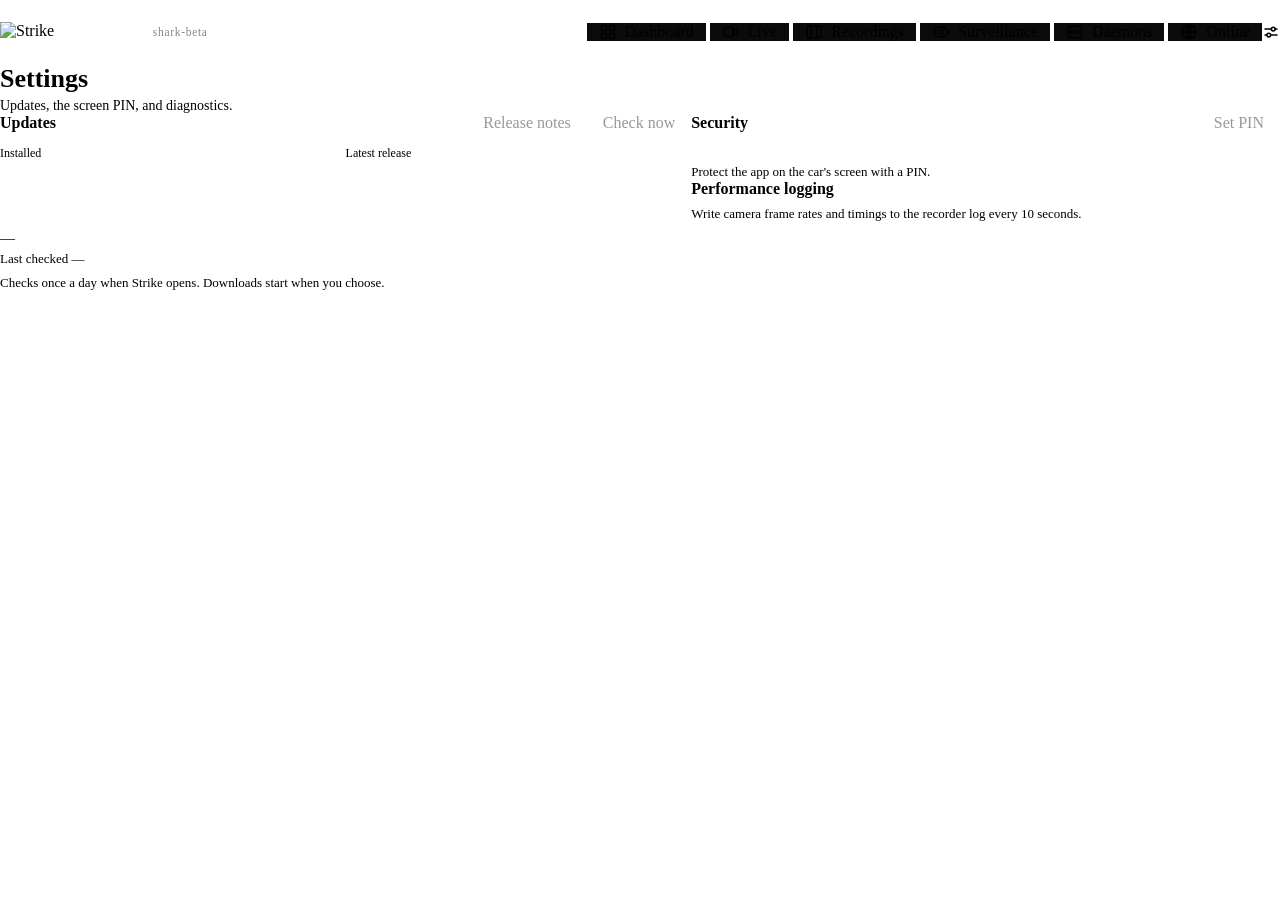
==== app/src/main/assets/web/settings.html @ ce9c242c "strip older models, perf improvements" ====
<!DOCTYPE html>
<html lang="en">
<head>
    <meta charset="utf-8">
    <meta name="viewport" content="width=device-width, initial-scale=1, viewport-fit=cover">
    <title>Settings &middot; Strike</title>
    <link rel="icon" type="image/png" sizes="192x192" href="/favicon.png">
    <link rel="apple-touch-icon" href="/favicon.png">
    <style>html,body,button,a,input{background:#0b0b0d;color:#f2f2f5;border:0}button{-webkit-appearance:none;appearance:none}</style>
    <link rel="stylesheet" href="css/tokens.css">
    <link rel="stylesheet" href="css/strike.css">
</head>
<body>

    <header class="topbar">
        <div class="topbar__mark">
            <img class="topbar__brand" src="img/wordmark.webp" alt="Strike" width="144" height="20">
            <span class="topbar__edition">shark-beta</span>
        </div>
        <nav class="nav">
            <a class="nav__link" href="/">
                <svg viewBox="0 0 24 24" fill="none" stroke="currentColor" stroke-width="2" stroke-linecap="round" stroke-linejoin="round" aria-hidden="true"><rect x="3" y="3" width="7" height="7" rx="1.5"/><rect x="14" y="3" width="7" height="7" rx="1.5"/><rect x="3" y="14" width="7" height="7" rx="1.5"/><rect x="14" y="14" width="7" height="7" rx="1.5"/></svg>Dashboard
            </a>
            <a class="nav__link" href="/live">
                <svg viewBox="0 0 24 24" fill="none" stroke="currentColor" stroke-width="2" stroke-linecap="round" stroke-linejoin="round" aria-hidden="true"><rect x="2" y="6" width="13" height="12" rx="2"/><path d="M15 11l6-4v10l-6-4z"/></svg>Live
            </a>
            <a class="nav__link" href="/recordings">
                <svg viewBox="0 0 24 24" fill="none" stroke="currentColor" stroke-width="2" stroke-linecap="round" stroke-linejoin="round" aria-hidden="true"><rect x="3" y="4" width="18" height="16" rx="2"/><path d="M8 4v16M16 4v16"/></svg>Recordings
            </a>
            <a class="nav__link" href="/surveillance">
                <svg viewBox="0 0 24 24" fill="none" stroke="currentColor" stroke-width="2" stroke-linecap="round" stroke-linejoin="round" aria-hidden="true"><path d="M2 12s3.6-7 10-7 10 7 10 7-3.6 7-10 7-10-7-10-7z"/><circle cx="12" cy="12" r="3"/></svg>Surveillance
            </a>
            <a class="nav__link" href="/daemons">
                <svg viewBox="0 0 24 24" fill="none" stroke="currentColor" stroke-width="2" stroke-linecap="round" stroke-linejoin="round" aria-hidden="true"><rect x="3" y="4" width="18" height="7" rx="2"/><rect x="3" y="13" width="18" height="7" rx="2"/><path d="M7 7.5h.01M7 16.5h.01"/></svg>Daemons
            </a>
            <a class="nav__link" href="/online">
                <svg viewBox="0 0 24 24" fill="none" stroke="currentColor" stroke-width="2" stroke-linecap="round" stroke-linejoin="round" aria-hidden="true"><circle cx="12" cy="12" r="9"/><path d="M3 12h18M12 3a18 18 0 010 18 18 18 0 010-18z"/></svg>Online
            </a>
        </nav>
        <a class="nav__link nav__link--icon" href="/settings" aria-label="Settings" aria-current="page">
            <svg viewBox="0 0 24 24" fill="none" stroke="currentColor" stroke-width="2" stroke-linecap="round" stroke-linejoin="round" aria-hidden="true"><path d="M4 8h8.5M17.5 8H20M4 16h2.5M11.5 16H20"/><circle cx="15" cy="8" r="2.5"/><circle cx="9" cy="16" r="2.5"/></svg>
        </a>
    </header>

    <main class="page">
        <div class="hero">
            <h1 class="hero__title">Settings</h1>
            <p class="hero__sub">Updates, the screen PIN, and diagnostics.</p>
        </div>
        <div class="columns">
            <section class="card columns__wide" id="updates">
                <div class="card__actions">
                    <h2 class="card__name">Updates</h2>
                    <span class="card__tools">
                        <button class="btn" id="releaseNotesOpen" type="button" disabled>Release notes</button>
                        <button class="btn" id="updateCheck" type="button" disabled>Check now</button>
                        <button class="btn btn--primary" id="updateApply" type="button" hidden disabled>Download</button>
                    </span>
                </div>
                <div class="boxes">
                    <div class="box">
                        <span class="box__label">Installed</span>
                        <span class="box__value"><span id="updateCurrent"><span class="sk sk--value"></span></span></span>
                    </div>
                    <div class="box">
                        <span class="box__label">Latest release</span>
                        <span class="box__value"><span id="updateLatest"><span class="sk sk--value"></span></span></span>
                    </div>
                </div>
                <div class="updates__panel">
                    <p class="updates__status" id="updateMessage" role="status" aria-live="polite">&mdash;</p>
                    <p class="updates__checked">Last checked <span id="updateChecked">&mdash;</span></p>
                    <div class="updates__progress" id="updateProgress" hidden>
                        <span class="meter" role="progressbar" id="updateMeter" aria-label="APK download" aria-valuemin="0" aria-valuemax="100"><span class="meter__fill" id="updateFill"></span></span>
                        <span class="note" id="updateBytes"></span>
                    </div>
                </div>
                <p class="note">Checks once a day when Strike opens. Downloads start when you choose.</p>
            </section>
            <div class="columns__narrow">
                <section class="card" id="securityCard">
                    <div class="card__actions">
                        <div class="card__lead">
                            <h2 class="card__name">Security</h2>
                            <p class="card__sub" id="pinState"><span class="sk sk--line"></span></p>
                            <p class="note" id="securityNote">Protect the app on the car's screen with a PIN.</p>
                        </div>
                        <span class="card__tools">
                            <button class="btn" id="pinClear" type="button" hidden>Turn off</button>
                            <button class="btn" id="securityOpen" type="button" disabled>Set PIN</button>
                        </span>
                    </div>
                </section>
                <section class="card" id="diagnosticsCard">
                    <div class="card__actions">
                        <div class="card__lead">
                            <h2 class="card__name" id="perfLogsLabel">Performance logging</h2>
                            <p class="note">Write camera frame rates and timings to the recorder log every 10 seconds.</p>
                        </div>
                        <span class="card__tools">
                            <button class="switch" id="perfLogs" type="button" aria-pressed="false" aria-labelledby="perfLogsLabel" disabled><span class="switch__knob"></span></button>
                        </span>
                    </div>
                </section>
            </div>
        </div>
    </main>

    <div class="modal" id="releaseNotes" hidden>
        <section class="modal__panel" role="dialog" aria-modal="true" aria-labelledby="releaseNotesTitle">
            <div class="modal__head">
                <span class="modal__title" id="releaseNotesTitle">Release notes</span>
                <button class="btn" id="releaseNotesClose" type="button">Close</button>
            </div>
            <div class="modal__body"><p class="release-notes" id="updateNotes"></p></div>
        </section>
    </div>

    <div class="modal" id="security" hidden>
        <div class="modal__panel modal__panel--narrow">
            <div class="modal__head">
                <span class="modal__title" id="securityTitle">Set PIN</span>
                <button class="btn" id="securityClose" type="button">Close</button>
            </div>
            <div class="modal__body">
                <div class="entry">
                    <p class="entry__sub" id="securitySub">Enter a new PIN.</p>
                    <div id="securityPad"></div>
                </div>
            </div>
        </div>
    </div>

    <script src="js/session.js"></script>
    <script src="js/core.js"></script>
    <script src="js/toast.js"></script>
    <script src="js/keypad.js"></script>
    <script src="js/security.js"></script>
    <script src="js/release-notes.js"></script>
    <script src="js/updates.js"></script>
    <script src="js/diagnostics.js"></script>
</body>
</html>
---- app/src/main/assets/web/css/strike.css ----
*, *::before, *::after {
    box-sizing: border-box;
    -webkit-tap-highlight-color: transparent;
}

button {
    -webkit-appearance: none;
    appearance: none;
}

/* Keep :focus-visible separate: Chrome 58 rejects selectors it does not recognize. */
*:focus {
    outline: none;
}

*:focus-visible {
    outline: none;
}

html, body {
    margin: 0;
    height: 100%;
    background: var(--bg);
    color: var(--text);
    font-family: var(--font);
    -webkit-tap-highlight-color: transparent;
}

body {
    display: flex;
    flex-direction: column;
}

.topbar {
    display: flex;
    align-items: center;
    height: 64px;
    padding: 0 var(--pad);
    border-bottom: 1px solid var(--line);
}

.topbar > * + * {
    margin-left: var(--gap);
}

.topbar__brand {
    display: block;
    flex: none;
}

.topbar__mark {
    display: flex;
    align-items: center;
    flex: none;
    gap: 0.55rem;
}

.topbar__edition {
    font-size: 0.72rem;
    font-weight: 500;
    letter-spacing: 0.06em;
    text-transform: lowercase;
    color: var(--text);
    opacity: 0.48;
    white-space: nowrap;
}

.online__panel {
    display: flex;
    align-items: center;
    justify-content: space-between;
    margin-top: var(--pad);
    padding: var(--gap) var(--pad);
    background: var(--surface-2);
    border: 1px solid var(--line);
    border-radius: var(--radius);
}

.online .card__actions {
    display: flex;
    align-items: flex-start;
}

.online .card__actions > .card__lead {
    flex: 1;
    min-width: 0;
    padding-right: 0;
}

.online .card__tools {
    position: static;
    flex: none;
    margin-left: var(--pad);
}

.online__services {
    display: flex;
    margin-top: var(--pad);
}

.online__services > * + * {
    margin-left: var(--gap);
}

.online__service {
    display: block;
    flex: 1;
    min-width: 0;
    min-height: var(--touch);
    padding: var(--gap);
    border: 1px solid var(--line);
    border-radius: var(--radius);
    background: var(--surface-2);
    color: var(--text);
    font: inherit;
    text-align: center;
    cursor: pointer;
}

.online__service[aria-pressed="true"] {
    border-color: var(--accent-text);
}

.online__service[disabled] {
    cursor: default;
}

/* Fixed band so the wide Cloudflare mark and the square ones share a baseline. */
.online__logo {
    display: block;
    height: 30px;
    margin-bottom: 10px;
    line-height: 30px;
}

.online__logo > img {
    vertical-align: middle;
}

.online__service-name {
    display: block;
    font-size: 15px;
    font-weight: 600;
}

.online__service-note {
    display: block;
    margin-top: 2px;
    color: var(--text-dim);
    font-size: 12px;
}

.online__service[aria-pressed="false"] > .online__logo,
.online__service[aria-pressed="false"] > .online__service-name {
    opacity: 0.55;
}

.online__panel-text {
    min-width: 0;
    margin-right: var(--pad);
}

.online__toggle {
    display: flex;
    align-items: center;
    justify-content: center;
    flex: none;
    width: var(--key);
    height: var(--touch);
}

.online__toggle > .sk {
    width: 100%;
    height: 100%;
    border-radius: calc(var(--touch) / 2);
}

.online__state {
    display: flex;
    align-items: flex-start;
    margin: 0;
    font-size: 15px;
}

.online__state > .dot {
    margin: calc(var(--gap) / 2) var(--gap) 0 0;
}

.online__when {
    margin: calc(var(--gap) / 3) 0 0;
    color: var(--text-dim);
    font-size: 13px;
}

.online__address {
    position: relative;
    display: flex;
    align-items: center;
    min-height: calc(var(--touch) + 2px);
    margin-top: var(--gap);
    padding-left: var(--pad);
    background: var(--surface-2);
    border: 1px solid var(--line);
    border-radius: var(--radius);
    overflow: hidden;
}

.online__address > .sk {
    position: absolute;
    top: 0;
    left: 0;
    width: 100%;
    height: 100%;
    border-radius: 0;
}

.online__address[data-loading="true"] > :not(.sk) {
    visibility: hidden;
}

.online__access-content {
    position: relative;
}

.online__access-content[data-manage="false"] > #accessManage {
    visibility: hidden;
}

.online__access-content > .note {
    position: absolute;
    top: 0;
    left: 0;
    right: 0;
    bottom: 0;
    display: flex;
    align-items: center;
    justify-content: center;
    margin: 0;
}

.online__access-content > .note[hidden] {
    display: none;
}

.online .online__address > .input {
    flex: 1;
    width: auto;
    min-width: 0;
    max-width: none;
    padding: 0;
    border: 0;
    background: transparent;
    color: var(--accent-text);
    font-family: var(--mono);
    font-size: 14px;
}

.online__address > .btn {
    flex: none;
    border: 0;
    border-left: 1px solid var(--line);
    border-radius: 0;
    background: transparent;
}

.online__retry {
    margin-top: var(--gap);
}

.online__form > .row > .input {
    width: calc(8 * var(--touch));
}

.online__form .seg__btn[disabled] {
    color: var(--text-dim);
}

.online__form .seg__btn[disabled][aria-pressed="true"] {
    color: var(--on-accent);
}

.online__buttons,
.modal__foot {
    display: flex;
    justify-content: flex-end;
    flex: none;
    padding: var(--pad);
    border-top: 1px solid var(--line);
}

.online__buttons > .btn,
.modal__foot > .btn {
    min-width: var(--key);
    white-space: nowrap;
}

.online__buttons > * + *,
.modal__foot > * + * {
    margin-left: var(--gap);
}

.online__copy {
    min-width: calc(2 * var(--touch));
}

.online__show {
    min-width: var(--key);
}

.online .btn[data-copied="true"] {
    border-color: var(--ok);
    background: var(--ok);
    color: var(--bg);
}

.online .btn[data-confirm="true"] {
    border-color: var(--bad);
    color: var(--bad);
}

.online a {
    color: var(--accent-text);
}

.access__form {
    width: 100%;
    max-width: calc(6 * var(--key));
    margin-top: var(--pad);
}

.access__form .btn {
    width: 100%;
    margin-top: var(--gap);
}

.access__label {
    display: block;
    margin-bottom: var(--gap);
}

.access__code {
    font-family: var(--mono);
}

.access__code[aria-invalid="true"] {
    border-color: var(--bad);
}

.access__message {
    min-height: calc(var(--gap) + var(--pad));
}

.access__message[data-error="true"] {
    color: var(--bad);
}

@media (max-width: 720px) {
    .online__form > .row > .input {
        width: 100%;
        max-width: none;
    }
}

.nav {
    display: flex;
    margin-left: auto;
}

.nav__link {
    display: flex;
    align-items: center;
    min-height: var(--touch);
    padding: 0 12px;
    border-radius: var(--radius);
    color: var(--text-dim);
    text-decoration: none;
}

.nav__link + .nav__link {
    margin-left: 4px;
}

.nav__link > svg {
    flex: none;
    width: 18px;
    height: 18px;
    margin-right: 8px;
}

.nav__link.nav__link--icon {
    flex: none;
    justify-content: center;
    width: var(--touch);
    padding: 0;
}

.nav__link--icon > svg {
    margin-right: 0;
}

.nav__link[aria-current="page"] {
    background: var(--surface-2);
    color: var(--accent-text);
}

main {
    flex: 1;
    min-height: 0;
    padding: var(--pad);
    overflow: auto;
}

.grid {
    display: grid;
    grid-gap: var(--gap);
}

.grid + .grid {
    margin-top: var(--gap);
}

.page {
    display: flex;
    flex-direction: column;
}

.page > .card + .columns {
    margin-top: var(--gap);
}

.columns {
    display: flex;
    align-items: flex-start;
    flex: none;
}

.columns__wide {
    flex: 1.08;
    min-width: 0;
}

.columns__narrow {
    display: flex;
    flex-direction: column;
    flex: 0.92;
    min-width: 0;
    margin-left: var(--gap);
}

.columns__narrow > .card + .card {
    margin-top: var(--gap);
}

.card__title {
    display: flex;
    align-items: baseline;
    margin-bottom: 14px;
}

.card__title > .card__name {
    margin: 0 12px 0 0;
}

.card__name {
    margin: 0 0 10px;
    font-size: 16px;
    font-weight: 600;
}

.card__sub {
    margin: 0;
    color: var(--text-dim);
    font-size: 13px;
    white-space: nowrap;
    overflow: hidden;
    text-overflow: ellipsis;
}

.card__figure {
    margin: 0;
    height: 32px;
    line-height: 32px;
    font-size: 24px;
    font-weight: 700;
}

.card__meter {
    margin-top: 12px;
}

.card__meter + .card__sub {
    margin-top: 8px;
}

.boxes {
    display: flex;
}

.box {
    position: relative;
    display: flex;
    flex-direction: column;
    flex: 1;
    min-width: 0;
    min-height: 84px;
    padding: 12px var(--pad);
    background: var(--surface-2);
    border: 1px solid var(--line);
    border-radius: var(--radius);
}

/* display:flex above beats the hidden attribute on its own. */
.box[hidden] {
    display: none;
}

.box + .box {
    margin-left: var(--gap);
}

.box__label {
    color: var(--text-dim);
    font-size: 12px;
}

.box__swatch {
    position: absolute;
    top: 12px;
    right: 12px;
    width: 10px;
    height: 10px;
    border-radius: 3px;
}

.box__swatch--ev {
    background: var(--ev);
}

.box__swatch--fuel {
    background: var(--fuel);
}

.box__value {
    display: block;
    margin-top: auto;
    height: 32px;
    line-height: 32px;
    font-size: 24px;
    font-weight: 700;
    white-space: nowrap;
}

.actions {
    display: flex;
    flex-wrap: wrap;
    margin: -6px;
}

.action {
    display: flex;
    align-items: center;
    flex: 1 0 40%;
    min-width: 0;
    min-height: 72px;
    margin: 6px;
    padding: 12px;
    background: var(--surface-2);
    border: 1px solid var(--line);
    border-radius: var(--radius);
    color: var(--text);
    text-decoration: none;
    font: inherit;
    text-align: left;
    cursor: pointer;
}

.action[hidden] {
    display: none;
}

.action > svg {
    flex: none;
    width: 24px;
    height: 24px;
    margin-right: 12px;
    color: var(--accent-text);
}

.action__text {
    display: flex;
    flex-direction: column;
    min-width: 0;
}

.action__name {
    font-size: 15px;
    font-weight: 600;
}

.action__sub {
    display: flex;
    align-items: center;
    margin-top: 2px;
    color: var(--text-dim);
    font-size: 12px;
}

.action__sub > .dot {
    margin-right: 8px;
}

[data-empty="true"] {
    color: var(--text-dim);
}

.empty {
    flex: none;
    padding: 52px 24px;
    background: var(--surface);
    border: 1px solid var(--line);
    border-radius: var(--radius);
    text-align: center;
}

.empty > svg {
    width: 38px;
    height: 38px;
    color: var(--text-dim);
}

.empty__head {
    margin: 14px 0 0;
    font-size: 17px;
}

.empty__note {
    margin: 6px 0 0;
    color: var(--text-dim);
    font-size: 14px;
}

.clips {
    flex: 1 0 auto;
}

.clips--wait {
    display: flex;
    align-items: center;
    justify-content: center;
}

.wait {
    display: flex;
    flex-direction: column;
    align-items: center;
}

.wait__copy {
    margin: var(--gap) 0 0;
    font-size: 17px;
}

.spin {
    width: 36px;
    height: 36px;
    border: 2px solid var(--line);
    border-top-color: var(--text);
    border-radius: 50%;
    -webkit-animation: spin 0.8s linear infinite;
    animation: spin 0.8s linear infinite;
}

@-webkit-keyframes spin {
    to { -webkit-transform: rotate(360deg); }
}

@keyframes spin {
    to { transform: rotate(360deg); }
}

.toolbar {
    display: flex;
    align-items: center;
    flex: none;
    margin-bottom: var(--gap);
}

.toolbar > * + * {
    margin-left: var(--gap);
}

.toolbar__grow {
    flex: 1;
    min-width: 0;
}

.seg--fill {
    flex: 1;
    width: 100%;
}

.seg--fill > .seg__btn {
    flex: 1;
    padding: 0;
}

.transport + .seg {
    margin-top: var(--gap);
}

.count {
    margin-left: auto;
    color: var(--text-dim);
    font-size: 14px;
    white-space: nowrap;
}

.input {
    width: 100%;
    min-height: var(--touch);
    padding: 0 12px;
    border: 1px solid var(--line);
    border-radius: var(--radius);
    background: var(--surface);
    color: var(--text);
    font: inherit;
    font-size: 15px;
}

.input[disabled] {
    color: var(--text-dim);
    opacity: 0.5;
}

.input::-webkit-input-placeholder {
    color: var(--text-dim);
}

.pick {
    position: relative;
    flex: none;
}

.pick__btn {
    display: flex;
    align-items: center;
    justify-content: space-between;
    min-width: 148px;
    min-height: var(--touch);
    padding: 0 12px 0 14px;
    border: 1px solid var(--line);
    border-radius: var(--radius);
    background: var(--surface-2);
    color: var(--text);
    font: inherit;
    font-size: 14px;
    font-weight: 600;
    cursor: pointer;
}

.pick__btn > svg {
    flex: none;
    width: 16px;
    height: 16px;
    margin-left: 10px;
    color: var(--text-dim);
    transition: transform var(--quick) var(--ease);
}

.pick__btn .sk--line {
    width: var(--key);
}

.pick__btn[aria-expanded="true"] > svg {
    transform: rotate(180deg);
}

.pick__menu {
    position: absolute;
    top: calc(100% + 6px);
    left: 0;
    min-width: 100%;
    max-height: 288px;
    padding: 4px;
    background: var(--elevated);
    border: 1px solid var(--line);
    border-radius: var(--radius);
    box-shadow: var(--shadow);
    overflow-y: auto;
    z-index: 20;
    animation: pick-in var(--quick) var(--ease);
}

.pick__menu[hidden] {
    display: none;
}

.pick__item {
    display: block;
    width: 100%;
    min-height: 44px;
    padding: 0 14px;
    border: 0;
    border-radius: 6px;
    background: transparent;
    color: var(--text-dim);
    font: inherit;
    font-size: 14px;
    font-weight: 600;
    text-align: left;
    white-space: nowrap;
    cursor: pointer;
}

.pick__item[aria-pressed="true"] {
    background: var(--surface-2);
    color: var(--accent-text);
}

@keyframes pick-in {
    from {
        opacity: 0;
        transform: translateY(-4px);
    }
}

.modal {
    position: fixed;
    top: 0;
    left: 0;
    right: 0;
    bottom: 0;
    display: flex;
    align-items: center;
    justify-content: center;
    padding: var(--pad);
    overflow: hidden;
    background: var(--scrim);
    z-index: 10;
}

.modal[hidden] {
    display: none;
}

.modal__panel {
    display: flex;
    flex-direction: column;
    width: 860px;
    max-width: 100%;
    max-height: 100%;
    background: var(--bg);
    border: 1px solid var(--line);
    border-radius: var(--radius);
}

.modal__panel--narrow {
    width: 420px;
}

.modal__head {
    display: flex;
    align-items: center;
    justify-content: space-between;
    flex: none;
    min-height: 64px;
    padding: 0 var(--pad);
    border-bottom: 1px solid var(--line);
}

.modal__panel--player > .modal__head {
    min-height: 0;
    padding: 18px var(--pad) 14px;
}

.modal__panel--player {
    width: 100%;
    max-width: 100%;
    max-height: 100%;
    overflow: hidden;
}

.modal__panel--player > .modal__body {
    display: flex;
    align-items: center;
    justify-content: center;
    padding: 0 var(--pad) var(--pad);
    overflow: hidden;
}

.modal__titles {
    display: flex;
    flex-direction: column;
    min-width: 0;
}

.modal__title {
    font-size: 17px;
    font-weight: 600;
}

.modal__sub {
    display: flex;
    align-items: center;
    flex-wrap: wrap;
    margin-top: 4px;
}

/* Trailing margins keep a wrapped line flush left instead of indented. */
.modal__sub > * {
    margin-right: 20px;
}

/* Keep Delete's width fixed across confirmation states to avoid moving the player. */
.modal__sub > .btn {
    min-height: 0;
    padding: 0;
}

.modal__body {
    flex: 1;
    min-height: 0;
    padding: var(--pad);
    overflow: auto;
}

.head {
    margin: 0 0 8px;
    color: var(--text-dim);
    font-size: 13px;
    font-weight: 400;
    text-transform: uppercase;
    letter-spacing: 0.04em;
}

.head--day {
    text-transform: none;
    letter-spacing: 0;
}

.head__when {
    display: block;
    color: var(--text);
    font-size: 17px;
    font-weight: 600;
}

.head__date {
    display: block;
    margin-top: 2px;
    color: var(--text-dim);
    font-size: 13px;
    font-weight: 400;
}

.list + .head,
.note + .head,
.usage + .head,
.daemons + .head {
    margin-top: var(--gap);
}

.note {
    margin: 8px 0 0;
    color: var(--text-dim);
    font-size: 13px;
}

.modal__tools {
    display: flex;
    align-items: center;
}

.modal__tools > .btn + .btn {
    margin-left: var(--gap);
}

.updates__panel {
    margin-top: var(--gap);
    padding: var(--gap) var(--pad);
    background: var(--surface-2);
    border: 1px solid var(--line);
    border-radius: var(--radius);
}

.updates__status {
    margin: 0;
    font-size: 15px;
}

.updates__status[data-error="true"] {
    color: var(--bad);
}

.updates__checked {
    margin: 4px 0 0;
    color: var(--text-dim);
    font-size: 13px;
}

.updates__progress {
    margin-top: var(--gap);
}

.updates__progress > .note {
    display: block;
}

.release-notes {
    margin: 0;
    white-space: pre-wrap;
    overflow-wrap: break-word;
    color: var(--text-dim);
    font-size: 14px;
    line-height: 1.6;
}

/* The cap lives here: .latest__picture's padding ratio resolves against it. */
.latest {
    display: block;
    max-width: calc(5 * var(--key));
    background: transparent;
    color: var(--text);
    text-decoration: none;
    border-radius: var(--radius);
}

.latest__picture {
    display: block;
    position: relative;
    height: 0;
    padding-bottom: 56.25%;
    overflow: hidden;
    background: var(--surface-2);
    border-radius: var(--radius);
}

.latest__picture[hidden] {
    display: none;
}

.latest__picture > * {
    position: absolute;
    top: 0;
    left: 0;
    width: 100%;
    height: 100%;
}

.latest__picture > img {
    object-fit: contain;
}

.latest__picture:not([data-loading]) > .sk {
    display: none;
}

.latest__empty {
    display: flex;
    align-items: center;
    justify-content: center;
    color: var(--text-dim);
}

.latest__empty[hidden] {
    display: none;
}

.latest__caption {
    display: block;
    margin-top: var(--gap);
    color: var(--text-dim);
    font-size: 14px;
}

.toasts {
    position: fixed;
    bottom: var(--pad);
    left: 50%;
    transform: translateX(-50%);
    z-index: 30;
    width: calc(100% - 2 * var(--pad));
    max-width: calc(6 * var(--key));
    pointer-events: none;
}

.toast {
    display: flex;
    align-items: center;
    padding-left: var(--pad);
    background: var(--elevated);
    border: 1px solid var(--line);
    border-radius: var(--radius);
    pointer-events: auto;
    animation: toast-in var(--motion) var(--ease);
}

.toast--out {
    animation: toast-out var(--motion) var(--ease);
}

.toast + .toast {
    margin-top: var(--gap);
}

@keyframes toast-in {
    from {
        opacity: 0;
        transform: translateY(10px);
    }
    to {
        opacity: 1;
        transform: translateY(0);
    }
}

@keyframes toast-out {
    from {
        opacity: 1;
        transform: translateY(0);
    }
    to {
        opacity: 0;
        transform: translateY(10px);
    }
}

.toast__text {
    flex: 1;
    min-width: 0;
    margin: var(--gap);
    overflow-wrap: break-word;
    font-size: 14px;
}

.toast__close {
    flex: none;
    min-width: var(--touch);
}

.entry {
    display: flex;
    flex-direction: column;
    align-items: center;
}

.entry__sub {
    min-height: 24px;
    margin: 0;
    color: var(--text-dim);
    font-size: 15px;
    text-align: center;
}

.lock {
    flex: 1 0 auto;
    min-height: 100%;
    display: flex;
    flex-direction: column;
    align-items: center;
    justify-content: center;
    padding: var(--pad);
}

.lock__brand {
    display: block;
    flex: none;
}

.lock__title {
    margin: calc(var(--pad) + var(--gap)) 0 0;
    font-size: 24px;
    font-weight: 700;
}

.lock__sub {
    min-height: 24px;
    margin: 8px 0 0;
    color: var(--text-dim);
    font-size: 15px;
    text-align: center;
}

.lock__help {
    margin-top: var(--gap);
}

.lock__help:focus {
    text-decoration: underline;
}

.lock__command {
    display: block;
    margin: var(--gap) 0;
    padding: var(--pad);
    border: 1px solid var(--line);
    border-radius: var(--radius);
    background: var(--surface);
    color: var(--text);
    font: 13px/1.5 var(--mono);
    white-space: pre-wrap;
    overflow-wrap: break-word;
    -webkit-user-select: text;
    user-select: text;
}

.dots {
    display: flex;
    justify-content: center;
    margin: var(--pad) 0;
}

.dots__dot {
    width: var(--gap);
    height: var(--gap);
    margin: 0 var(--key-space);
    border: 1px solid var(--line);
    border-radius: 50%;
    background: var(--surface-2);
}

.dots__dot[data-on="true"] {
    border-color: var(--text);
    background: var(--text);
}

.pad {
    display: flex;
    flex-wrap: wrap;
    width: calc(3 * var(--key) + 6 * var(--key-space));
}

.pad__key {
    width: var(--key);
    height: var(--key);
    margin: var(--key-space);
    border: 1px solid var(--line);
    border-radius: 50%;
    background: var(--surface-2);
    color: var(--text);
    font: inherit;
    font-size: 24px;
    font-weight: 600;
    cursor: pointer;
}

.list {
    flex: none;
    padding: 0 var(--pad);
    background: var(--surface);
    border: 1px solid var(--line);
    border-radius: var(--radius);
}

.row {
    display: flex;
    align-items: center;
    justify-content: space-between;
    min-height: 56px;
}

.row + .row {
    border-top: 1px solid var(--line);
}

/* display:flex above beats the hidden attribute on its own. */
.row[hidden] {
    display: none;
}

.row--control {
    min-height: 64px;
}
.row__label {
    display: flex;
    align-items: center;
    font-size: 15px;
}

.row__label > .dot {
    margin-right: 10px;
}

.row__value {
    color: var(--text-dim);
    font-size: 15px;
    white-space: nowrap;
}

.row--link {
    background: transparent;
    color: inherit;
    text-decoration: none;
    border-radius: var(--radius);
}

.row--link > .row__value {
    margin-left: var(--gap);
    text-align: right;
    white-space: normal;
}

.row--link[data-empty="false"] > .row__value {
    color: var(--accent-text);
}

.btn,
.seg__btn,
.choice__row,
.pick__btn,
.pick__item,
.row--clip,
.clip__act,
.row--link,
.daemon__open,
.nav__link,
.action,
.switch,
.pad__key {
    position: relative;
    overflow: hidden;
    transition: background-color var(--quick) linear, color var(--quick) linear;
    -webkit-tap-highlight-color: transparent;
}

.btn:active,
.pick__btn:active {
    transform: scale(0.97);
}

.btn[disabled]:active,
.switch[disabled]:active {
    transform: none;
}

.ripple {
    position: absolute;
    border-radius: 50%;
    background: currentColor;
    opacity: 0.18;
    transform: scale(0);
    pointer-events: none;
    animation: ripple var(--motion) ease-out forwards;
}

@keyframes ripple {
    to {
        transform: scale(1);
        opacity: 0;
    }
}

.hero {
    flex: none;
    margin-bottom: var(--gap);
}

.hero__title {
    margin: 0;
    font-size: 26px;
    font-weight: 700;
}

.hero__sub {
    margin: 4px 0 0;
    color: var(--text-dim);
    font-size: 14px;
}

.hero__sub--status {
    display: flex;
    align-items: center;
}

.hero__sub--status > .dot {
    margin-right: 8px;
}

.daemons {
    flex: none;
    border: 1px solid var(--line);
    border-radius: var(--radius);
    overflow: hidden;
}

.daemon + .daemon {
    border-top: 1px solid var(--line);
}

.daemon__row {
    display: flex;
    align-items: stretch;
    background: var(--surface);
}

.daemon__bar {
    flex: none;
    width: 4px;
    background: var(--text-dim);
}

.daemon[data-state="running"] > .daemon__row > .daemon__bar { background: var(--ok); }
.daemon[data-state="starting"] > .daemon__row > .daemon__bar { background: var(--warn); }
.daemon[data-state="broken"] > .daemon__row > .daemon__bar { background: var(--bad); }

.daemon__open {
    display: flex;
    align-items: center;
    flex: 1;
    min-width: 0;
    min-height: 76px;
    padding: 0 12px 0 var(--pad);
    border: 0;
    background: transparent;
    color: inherit;
    font: inherit;
    text-align: left;
    cursor: pointer;
}

.daemon__text {
    flex: 1;
    min-width: 0;
}

.daemon__name {
    display: block;
    font-size: 17px;
    font-weight: 600;
}

.daemon__status {
    display: block;
    margin-top: 3px;
    color: var(--text-dim);
    font-size: 14px;
}

.daemon__chev {
    flex: none;
    width: 18px;
    height: 18px;
    margin-left: 12px;
    color: var(--text-dim);
    transition: transform var(--quick) var(--ease);
}

.daemon__open[aria-expanded="true"] > .daemon__chev {
    transform: rotate(180deg);
}

.daemon__actions {
    display: flex;
    align-items: center;
    flex: none;
    padding-right: var(--pad);
}

.daemon__detail {
    padding: var(--gap) var(--pad) var(--gap) 20px;
    background: var(--surface-2);
    border-top: 1px solid var(--line);
}

.daemon__detail[hidden] {
    display: none;
}

.fact {
    display: flex;
    align-items: baseline;
    justify-content: space-between;
}

.fact + .fact {
    margin-top: 10px;
}

.fact__label {
    flex: none;
    margin-right: var(--gap);
    color: var(--text-dim);
    font-size: 13px;
}

.fact__value {
    font-size: 13px;
    text-align: right;
    word-break: break-word;
}

.log {
    flex: none;
    max-height: 320px;
    padding: var(--pad);
    overflow-y: auto;
    background: var(--surface);
    border: 1px solid var(--line);
    border-radius: var(--radius);
    -webkit-overflow-scrolling: touch;
}

.log::-webkit-scrollbar { width: 8px; }
.log::-webkit-scrollbar-track { background: transparent; }
.log::-webkit-scrollbar-thumb { background: var(--line); border-radius: var(--radius); }

.log__line {
    margin: 0;
    color: var(--text-dim);
    font-family: monospace;
    font-size: 12px;
    line-height: 1.7;
    white-space: pre-wrap;
    word-break: break-word;
}

.log__line[data-level="warn"] { color: var(--warn); }
.log__line[data-level="error"] { color: var(--bad); }

.clip {
    display: flex;
    align-items: center;
}

.clip + .clip {
    border-top: 1px solid var(--line);
}

.row--clip {
    flex: 1;
    min-width: 0;
    min-height: 112px;
    padding: 0;
    border: 0;
    background: transparent;
    color: inherit;
    font: inherit;
    text-align: left;
    cursor: pointer;
    justify-content: flex-start;
}

.clip__acts {
    display: flex;
    align-items: center;
    flex: none;
    padding-left: var(--gap);
}

.clip__act {
    display: flex;
    align-items: center;
    justify-content: center;
    flex: none;
    width: var(--touch);
    height: var(--touch);
    padding: 0;
    border: 0;
    border-radius: var(--radius);
    background: transparent;
    color: var(--text-dim);
    cursor: pointer;
}

/* display:flex above beats the hidden attribute on its own. */
.clip__act[hidden] {
    display: none;
}

.clip__act > svg {
    width: 22px;
    height: 22px;
}

.clip__act--armed {
    color: var(--bad);
}

.clip__shot {
    position: relative;
    flex: none;
    width: 128px;
    height: 96px;
    margin-right: var(--pad);
    background: var(--surface-2);
    overflow: hidden;
}

.clip__img {
    display: block;
    width: 100%;
    height: 100%;
    object-fit: cover;
}

.clip__shot > svg {
    position: absolute;
    left: 50px;
    top: 34px;
    width: 28px;
    height: 28px;
    color: var(--text-dim);
}

.clip__len {
    position: absolute;
    right: 4px;
    bottom: 4px;
    padding: 1px 5px;
    border-radius: 4px;
    background: rgba(11, 11, 13, 0.78);
    color: var(--text);
    font-size: 12px;
    font-variant-numeric: tabular-nums;
}

.clip__len[hidden] {
    display: none;
}

.clip__facts {
    display: flex;
    flex-direction: column;
    min-width: 0;
}

.clip__time {
    font-size: 17px;
    font-weight: 600;
}

.clip__line {
    display: flex;
    align-items: center;
    flex-wrap: wrap;
    margin-top: 6px;
}

.clip__meta {
    margin-left: 8px;
    color: var(--text-dim);
    font-size: 14px;
}

.tag {
    flex: none;
    padding: 1px 7px;
    border: 1px solid currentColor;
    border-radius: 4px;
    font-size: 12px;
    font-weight: 600;
    line-height: 18px;
}

.tag + .tag {
    margin-left: 6px;
}

.tag--drive {
    color: var(--kind-drive);
}

.tag--parked {
    color: var(--kind-parked);
}

.tag--manual {
    color: var(--kind-manual);
}

.tag--person {
    color: var(--kind-person);
}

.tag--vehicle {
    color: var(--kind-vehicle);
}

.tag--watch {
    color: var(--kind-parked);
}

.tag--event {
    color: var(--text-dim);
}

.tag--internal,
.tag--sd,
.tag--usb,
.tag--h264 {
    color: var(--text-dim);
}

.tag--h265 {
    color: var(--warn);
}

.choice {
    border: 1px solid var(--line);
    border-radius: var(--radius);
    overflow: hidden;
}

.choice__row {
    display: flex;
    align-items: center;
    justify-content: space-between;
    width: 100%;
    min-height: 56px;
    padding: 0 var(--pad);
    border: 0;
    background: var(--surface);
    color: var(--text);
    font: inherit;
    text-align: left;
    cursor: pointer;
}

.choice__row + .choice__row {
    border-top: 1px solid var(--line);
}

.choice + .list {
    margin-top: var(--gap);
}

.choice__row[aria-pressed="true"] {
    background: var(--accent);
    color: var(--on-accent);
}

.choice__row[disabled] {
    color: var(--text-dim);
    cursor: default;
}

.choice__name {
    font-size: 15px;
    font-weight: 600;
}

.choice__size {
    color: var(--text-dim);
    font-size: 14px;
    white-space: nowrap;
}

.choice__row[aria-pressed="true"] > .choice__size {
    color: var(--on-accent);
}

.choice__row[disabled] > .choice__size {
    color: var(--line);
}

.usage {
    margin-top: var(--gap);
}

.meter {
    display: block;
    height: 6px;
    border-radius: 3px;
    background: var(--surface-2);
    overflow: hidden;
}

.meter__fill {
    display: block;
    width: 0;
    height: 100%;
    background: var(--accent);
    transition: width var(--motion) var(--ease);
}

.meter--mix {
    display: flex;
}

.meter--mix .meter__fill {
    flex: none;
}

.meter--mix .meter__fill--ev {
    background: var(--ev);
}

.meter__fill--fuel {
    background: var(--fuel);
}

.meter__fill[data-state="warn"] {
    background: var(--warn);
}

.meter__fill[data-state="bad"] {
    background: var(--bad);
}

.usage__text {
    margin: 6px 0 0;
    color: var(--text-dim);
    font-size: 13px;
}

.player {
    width: 100%;
    max-width: calc(133.333vh - 328px);
}

.player__frame {
    position: relative;
    /* Chrome 58 needs a padding ratio; camera crops require a 4:3 viewport. */
    height: 0;
    padding-bottom: 75%;
    border-radius: var(--radius);
    background: #000;
    overflow: hidden;
}

.player__video {
    position: absolute;
    left: 0;
    top: 0;
    width: 100%;
    height: 100%;
    pointer-events: none;
    -webkit-transition: -webkit-transform var(--motion) var(--ease);
    transition: transform var(--motion) var(--ease);
}

.player__frame::after {
    content: "";
    position: absolute;
    left: 0;
    top: 0;
    right: 0;
    bottom: 0;
    background: #000;
    pointer-events: none;
    z-index: 1;
}

.player__frame.is-on::after {
    display: none;
}

.player__wait {
    position: absolute;
    left: 0;
    top: 0;
    right: 0;
    bottom: 0;
    justify-content: center;
    padding: 0 var(--pad);
    pointer-events: none;
    text-align: center;
    z-index: 2;
}

/* Explicit display rule overrides the browser's default [hidden] style. */
.player__wait[hidden] {
    display: none;
}

/* The platform draws its own play glyph on a video with no controls. */
.is-leaving video {
    visibility: hidden !important;
}

.player__video,
.stage__video {
    visibility: hidden;
}

.player__frame.is-on > .player__video,
.stage.is-on .stage__video {
    visibility: visible;
}

.player__video::-webkit-media-controls,
.player__video::-webkit-media-controls-start-playback-button,
.player__video::-webkit-media-controls-overlay-play-button,
.stage__video::-webkit-media-controls,
.stage__video::-webkit-media-controls-start-playback-button,
.stage__video::-webkit-media-controls-overlay-play-button {
    display: none !important;
    -webkit-appearance: none;
}

.player__bar > .transport + .seg {
    margin-top: 8px;
}

/* Crop a corner of the recorded 2x2 mosaic by doubling its scale. */
.player__frame[data-angle="front"] > .player__video {
    -webkit-transform-origin: 0 0;
    transform-origin: 0 0;
    -webkit-transform: scale(2);
    transform: scale(2);
}

.player__frame[data-angle="right"] > .player__video {
    -webkit-transform-origin: 100% 0;
    transform-origin: 100% 0;
    -webkit-transform: scale(2);
    transform: scale(2);
}

.player__frame[data-angle="rear"] > .player__video {
    -webkit-transform-origin: 0 100%;
    transform-origin: 0 100%;
    -webkit-transform: scale(2);
    transform: scale(2);
}

.player__frame[data-angle="left"] > .player__video {
    -webkit-transform-origin: 100% 100%;
    transform-origin: 100% 100%;
    -webkit-transform: scale(2);
    transform: scale(2);
}

.modal--full {
    padding: 0;
    background: #000;
}

.modal--full > .modal__panel {
    width: 100%;
    max-width: 100%;
    height: 100%;
    border: 0;
    border-radius: 0;
    background: #000;
}

.modal--full .modal__head,
.modal--full #angles {
    display: none;
}

.modal--full .modal__panel--player > .modal__body {
    padding: 0 0 var(--pad);
}

.modal--full .player {
    width: calc(133.333vh - 102px);
    max-width: 100%;
}

.modal--full .player__frame {
    border-radius: 0;
}

.transport {
    display: flex;
    align-items: center;
    margin-top: var(--gap);
}

.transport__btn {
    flex: none;
    width: var(--touch);
    height: var(--touch);
    padding: 0;
    border: 0;
    background: transparent;
    color: var(--text);
    cursor: pointer;
}

.transport__btn + .transport__btn {
    margin-left: 8px;
}

.transport__btn > svg {
    display: block;
    width: 20px;
    height: 20px;
    margin: 0 auto;
}

.transport__btn--play {
    border-radius: var(--radius);
    background: var(--accent);
    color: var(--on-accent);
}

.transport__at {
    margin: 0 14px;
    color: var(--text-dim);
    font-size: 14px;
    font-variant-numeric: tabular-nums;
    white-space: nowrap;
}

.scrub {
    position: relative;
    flex: 1;
    height: var(--touch);
    cursor: pointer;
}

.scrub__track,
.scrub__fill {
    position: absolute;
    top: 21px;
    left: 0;
    height: 6px;
    border-radius: 3px;
}

.scrub__track {
    right: 0;
    background: var(--surface-2);
}

.scrub__fill {
    width: 0;
    background: var(--accent);
}

/* Timeline bands must not intercept seek gestures. */
.scrub__marks {
    position: absolute;
    left: 0;
    right: 0;
    top: 18px;
    height: 12px;
    pointer-events: none;
}

.scrub__mark {
    position: absolute;
    top: 0;
    bottom: 0;
    min-width: 2px;
    border-radius: 2px;
    background: var(--text-dim);
    opacity: 0.55;
}

.scrub__mark--person {
    background: var(--bad);
    opacity: 1;
}

.scrub__mark--vehicle {
    background: var(--warn);
    opacity: 1;
}

.scrub__knob {
    position: absolute;
    top: 16px;
    left: 0;
    width: 16px;
    height: 16px;
    margin-left: -8px;
    border-radius: 50%;
    background: var(--text);
    z-index: 1;
    pointer-events: none;
}

.seg {
    display: flex;
    flex: none;
    border: 1px solid var(--line);
    border-radius: var(--radius);
    overflow: hidden;
}

/* Keep font weight constant so selection does not reflow the row. */
.seg__btn {
    min-height: var(--touch);
    padding: 0 18px;
    border: 0;
    background: var(--surface-2);
    color: var(--text-dim);
    font: inherit;
    font-size: 14px;
    font-weight: 600;
    white-space: nowrap;
    cursor: pointer;
}

.seg__btn + .seg__btn {
    border-left: 1px solid var(--line);
}

.seg__btn[aria-pressed="true"] {
    background: var(--accent);
    color: var(--on-accent);
}

.seg__btn[disabled] {
    color: var(--line);
    cursor: default;
}

.switch {
    position: relative;
    flex: none;
    width: 72px;
    height: var(--touch);
    padding: 0;
    border: 1px solid var(--line);
    border-radius: 24px;
    background: var(--bg);
    cursor: pointer;
}

.switch__knob {
    position: absolute;
    top: 4px;
    left: 4px;
    width: 38px;
    height: 38px;
    border-radius: 50%;
    background: var(--text-dim);
    transition: left var(--quick) var(--ease), background-color var(--quick) linear;
}

.switch[aria-pressed="true"] {
    border-color: transparent;
    background: var(--accent);
}

.switch[aria-pressed="true"] > .switch__knob {
    left: 28px;
    background: var(--on-accent);
}

.switch[disabled] {
    cursor: default;
    opacity: 0.5;
}

.control {
    display: flex;
    align-items: center;
    flex: none;
}

.control__end {
    margin: 0 10px;
    color: var(--text-dim);
    font-size: 13px;
    white-space: nowrap;
}

.control__value {
    width: 76px;
    margin-left: 12px;
    color: var(--text-dim);
    font-size: 15px;
    text-align: right;
    white-space: nowrap;
}

.control__value--wide {
    width: 176px;
}

.row .input {
    width: 320px;
    max-width: 55%;
}

.slider {
    width: 260px;
    height: var(--touch);
    margin: 0;
    background: transparent;
    -webkit-appearance: none;
}

.slider::-webkit-slider-runnable-track {
    height: 6px;
    border-radius: 3px;
    background: var(--surface-2);
}

.slider::-webkit-slider-thumb {
    width: 28px;
    height: 28px;
    margin-top: -11px;
    border: 0;
    border-radius: 50%;
    background: var(--accent);
    -webkit-appearance: none;
}

.live {
    display: flex;
    align-items: stretch;
    height: 100%;
}

.rail {
    flex: none;
    width: 264px;
    margin-left: var(--gap);
    overflow-y: auto;
}

.rail > .card + .card {
    margin-top: var(--gap);
}

.picker {
    position: relative;
    width: 216px;
    height: 216px;
    margin: 6px auto 2px;
    -webkit-user-select: none;
    user-select: none;
}

.picker__disc {
    position: absolute;
    top: 0;
    left: 0;
    right: 0;
    bottom: 0;
    border-radius: 50%;
    background: var(--bg);
    border: 1px solid var(--line);
}

.picker__svg {
    position: absolute;
    top: 0;
    left: 0;
    width: 100%;
    height: 100%;
}

.picker__car {
    position: absolute;
    top: 50%;
    left: 50%;
    width: 46px;
    transform: translate(-50%, -50%);
    opacity: 0.95;
    pointer-events: none;
    -webkit-user-drag: none;
    -webkit-user-select: none;
    user-select: none;
}

.picker__stop {
    stop-color: var(--ev);
}

.picker__ring {
    stroke: var(--ev);
}

.picker__cone,
.picker__ring {
    transition: opacity 180ms ease;
}

.picker__hit {
    fill: transparent;
    cursor: pointer;
}

.stage {
    position: relative;
    flex: 1;
    min-width: 0;
    min-height: 260px;
    background: #000;
    border: 1px solid var(--line);
    border-radius: var(--radius);
    overflow: hidden;
}

.stage__label {
    position: absolute;
    bottom: 12px;
    left: 12px;
    z-index: 3;
    padding: 5px 10px;
    border: 1px solid var(--line);
    border-radius: var(--radius);
    background: rgba(12, 16, 22, 0.82);
    font-size: 13px;
}

.stage__label[hidden] {
    display: none;
}

.stage__veil {
    position: absolute;
    top: 0;
    right: 0;
    bottom: 0;
    left: 0;
    background: #000;
    pointer-events: none;
    z-index: 1;
}

.stage.is-on > .stage__veil {
    display: none;
}

.stage__shot {
    position: absolute;
    left: 50%;
    top: 50%;
    overflow: hidden;
    background: #000;
    -webkit-transform: translate(-50%, -50%);
    transform: translate(-50%, -50%);
}

.stage__video {
    position: absolute;
    left: 0;
    top: 0;
    width: 100%;
    height: 100%;
    pointer-events: none;
    background: #000;
    -webkit-transition: -webkit-transform var(--motion) var(--ease);
    transition: transform var(--motion) var(--ease);
}

.stage__shot[data-angle="front"] > .stage__video {
    -webkit-transform-origin: 0 0;
    transform-origin: 0 0;
    -webkit-transform: scale(2);
    transform: scale(2);
}

.stage__shot[data-angle="right"] > .stage__video {
    -webkit-transform-origin: 100% 0;
    transform-origin: 100% 0;
    -webkit-transform: scale(2);
    transform: scale(2);
}

.stage__shot[data-angle="rear"] > .stage__video {
    -webkit-transform-origin: 0 100%;
    transform-origin: 0 100%;
    -webkit-transform: scale(2);
    transform: scale(2);
}

.stage__shot[data-angle="left"] > .stage__video {
    -webkit-transform-origin: 100% 100%;
    transform-origin: 100% 100%;
    -webkit-transform: scale(2);
    transform: scale(2);
}

/* Explicit display rules override the browser's default [hidden] style. */
.stage__video[hidden] {
    display: none;
}

.stage__idle {
    position: absolute;
    top: 0;
    right: 0;
    bottom: 0;
    left: 0;
    z-index: 2;
    display: flex;
    flex-direction: column;
    align-items: center;
    justify-content: center;
    padding: 0 24px;
    background: #000;
    text-align: center;
}

.stage__idle[hidden] {
    display: none;
}

.stage__idle > svg {
    width: 38px;
    height: 38px;
    color: var(--text-dim);
}

.stage__top {
    position: absolute;
    top: 0;
    right: 0;
    left: 0;
    z-index: 3;
    display: flex;
    align-items: flex-start;
    justify-content: space-between;
    padding: 12px;
}

.stage__top > .pick {
    margin-left: auto;
}

.pick--onstage .pick__btn {
    min-width: 110px;
    background: rgba(12, 16, 22, 0.82);
}

.pick--onstage .pick__menu {
    right: 0;
    left: auto;
}

.badge {
    display: flex;
    align-items: center;
    min-height: 30px;
    padding: 0 12px;
    border: 1px solid var(--line);
    border-radius: var(--radius);
    background: rgba(12, 16, 22, 0.82);
    color: var(--text);
    font-size: 13px;
}

.badge[hidden] {
    display: none;
}

.badge > .dot {
    margin-right: 8px;
}

.pager {
    display: flex;
    align-items: center;
    justify-content: center;
    margin-top: var(--gap);
}

.pager > * + * {
    margin-left: 8px;
}

.pager__num {
    min-width: var(--touch);
    padding: 0;
}

.pager__num[aria-current="page"] {
    border-color: transparent;
    background: var(--accent);
    color: var(--on-accent);
}

.pager__skip {
    color: var(--text-dim);
    font-size: 17px;
}

.card {
    background: var(--surface);
    border: 1px solid var(--line);
    border-radius: var(--radius);
    padding: var(--pad);
}

.card__head {
    display: flex;
    align-items: center;
    margin-bottom: 12px;
    color: var(--text-dim);
    font-size: 13px;
    text-transform: uppercase;
    letter-spacing: 0.04em;
}

.card__head > .dot {
    margin-right: 8px;
}

.card__actions {
    position: relative;
    min-height: var(--touch);
    margin-bottom: 14px;
}

.card__actions:last-child {
    margin-bottom: 0;
}

.card__actions > .card__name {
    margin: 0;
}

.card__actions > .card__lead {
    margin: 0;
    padding-right: calc(4 * var(--key));
}

.card__sub > .dot {
    display: inline-block;
    margin-right: 8px;
    vertical-align: middle;
}

.card__lead > .card__name,
.card__lead > .card__title {
    margin: 0;
}

.card__lead > .card__sub,
.card__lead > .note {
    margin-top: 8px;
}

.card__tools {
    position: absolute;
    top: 0;
    right: 0;
    display: flex;
}

.card__tools > .btn + .btn {
    margin-left: var(--gap);
}

.metric {
    height: var(--metric);
    line-height: var(--metric);
    font-size: 40px;
    font-weight: 600;
}

.metric__unit {
    margin-left: 6px;
    color: var(--text-dim);
    font-size: 16px;
    font-weight: 400;
}

.dot {
    width: 8px;
    height: 8px;
    border-radius: 50%;
    background: var(--text-dim);
    flex: none;
}

.dot[data-state="ok"] { background: var(--ok); }
.dot[data-state="warn"] { background: var(--warn); }
.dot[data-state="bad"] { background: var(--bad); }

.btn {
    min-height: var(--touch);
    padding: 0 16px;
    border: 1px solid var(--line);
    border-radius: var(--radius);
    background: var(--surface-2);
    color: var(--text);
    font: inherit;
    text-decoration: none;
    cursor: pointer;
}

.btn--quiet {
    border-color: transparent;
    background: transparent;
    color: var(--text-dim);
}

.btn--danger {
    border-color: transparent;
    background: transparent;
    color: var(--bad);
    font-weight: 600;
}

.btn--primary {
    border-color: transparent;
    background: var(--accent);
    color: var(--on-accent);
    font-weight: 600;
}

.btn:disabled {
    color: var(--text-dim);
    cursor: default;
    opacity: 0.4;
}

/* Skeletons sit on both --surface and --surface-2, so they pulse above both. */
.sk {
    display: block;
    border-radius: 4px;
    background: var(--line);
    animation: sk 1.2s ease-in-out infinite;
}

.sk--value {
    display: inline-block;
    width: 96px;
    height: 36px;
    vertical-align: middle;
}

.sk--line {
    display: inline-block;
    width: calc(2 * var(--key));
    height: 14px;
    vertical-align: middle;
}

.online__when > .sk--line {
    width: calc(2.5 * var(--key));
    height: 12px;
}

@keyframes sk {
    0%, 100% { background: var(--line); }
    50% { background: var(--elevated); }
}

@media (max-width: 920px) {
    .topbar {
        flex-wrap: wrap;
        height: auto;
        padding: 8px var(--pad);
    }

    .nav {
        order: 1;
        flex-wrap: wrap;
        width: 100%;
        margin-left: 0;
        margin-top: 4px;
    }

    .topbar > .nav__link--icon {
        margin-left: auto;
    }

    .nav__link {
        flex: 1 0 auto;
        justify-content: center;
        margin-top: 4px;
        padding: 0 calc(var(--pad) / 2);
    }
}

@media (max-width: 720px) {
    .columns,
    .boxes,
    .live {
        flex-direction: column;
    }

    .live {
        height: auto;
    }

    .stage {
        flex: none;
        width: 100%;
        height: 38vh;
    }

    .rail {
        width: 100%;
        margin: var(--gap) 0 0;
        overflow-y: visible;
    }

    .columns__narrow {
        margin: var(--gap) 0 0;
    }

    .online > .columns {
        align-items: stretch;
    }

    .box + .box {
        margin: var(--gap) 0 0;
    }

    .box {
        min-height: 0;
    }

    .action {
        flex-basis: 100%;
    }

    .view {
        flex: none;
        height: 220px;
    }

    .toolbar--stack {
        display: block;
    }

    .toolbar--stack > * + * {
        margin-left: 0;
        margin-top: var(--gap);
    }

    .toolbar--stack .pick {
        display: block;
    }

    .toolbar--stack .pick__btn {
        width: 100%;
    }

    .count {
        margin-left: 0;
    }

    .row--control {
        display: block;
        padding: 12px 0;
    }

    .row--control > .row__label {
        margin-bottom: 10px;
    }

    .seg {
        width: 100%;
    }

    .seg__btn {
        flex: 1;
        min-width: 0;
        padding: 0 6px;
    }

    .seg[data-key] {
        flex-wrap: wrap;
    }

    .seg[data-key] > .seg__btn {
        flex: 1 0 auto;
        width: 33.33%;
    }

    .seg[data-key] > .seg__btn:nth-child(n+4) {
        border-top: 1px solid var(--line);
    }

    .seg[data-key] > .seg__btn:nth-child(3n+1) {
        border-left: 0;
    }

    .control {
        display: flex;
    }

    .slider {
        width: 100%;
        min-width: 0;
    }
}

@media (prefers-reduced-motion: reduce) {
    .sk { animation: none; }
}
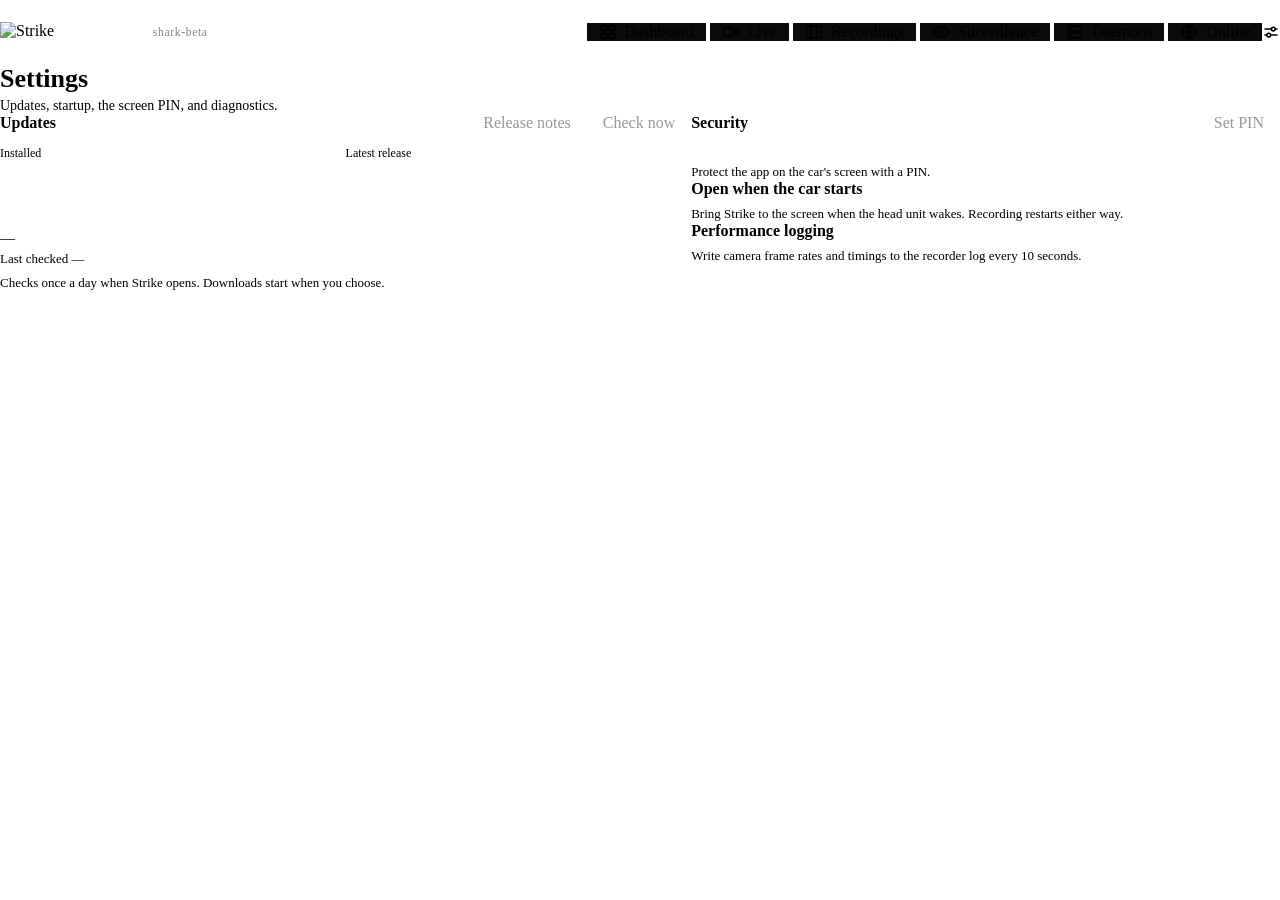
==== commit bf1f1e2f: "auto boot" ====
--- a/app/src/main/assets/web/settings.html
+++ b/app/src/main/assets/web/settings.html
@@ -45,7 +45,7 @@
     <main class="page">
         <div class="hero">
             <h1 class="hero__title">Settings</h1>
-            <p class="hero__sub">Updates, the screen PIN, and diagnostics.</p>
+            <p class="hero__sub">Updates, startup, the screen PIN, and diagnostics.</p>
         </div>
         <div class="columns">
             <section class="card columns__wide" id="updates">
@@ -88,6 +88,17 @@
                         <span class="card__tools">
                             <button class="btn" id="pinClear" type="button" hidden>Turn off</button>
                             <button class="btn" id="securityOpen" type="button" disabled>Set PIN</button>
+                        </span>
+                    </div>
+                </section>
+                <section class="card" id="startupCard">
+                    <div class="card__actions">
+                        <div class="card__lead">
+                            <h2 class="card__name" id="openAppLabel">Open when the car starts</h2>
+                            <p class="note">Bring Strike to the screen when the head unit wakes. Recording restarts either way.</p>
+                        </div>
+                        <span class="card__tools">
+                            <button class="switch" id="openApp" type="button" aria-pressed="false" aria-labelledby="openAppLabel" disabled><span class="switch__knob"></span></button>
                         </span>
                     </div>
                 </section>
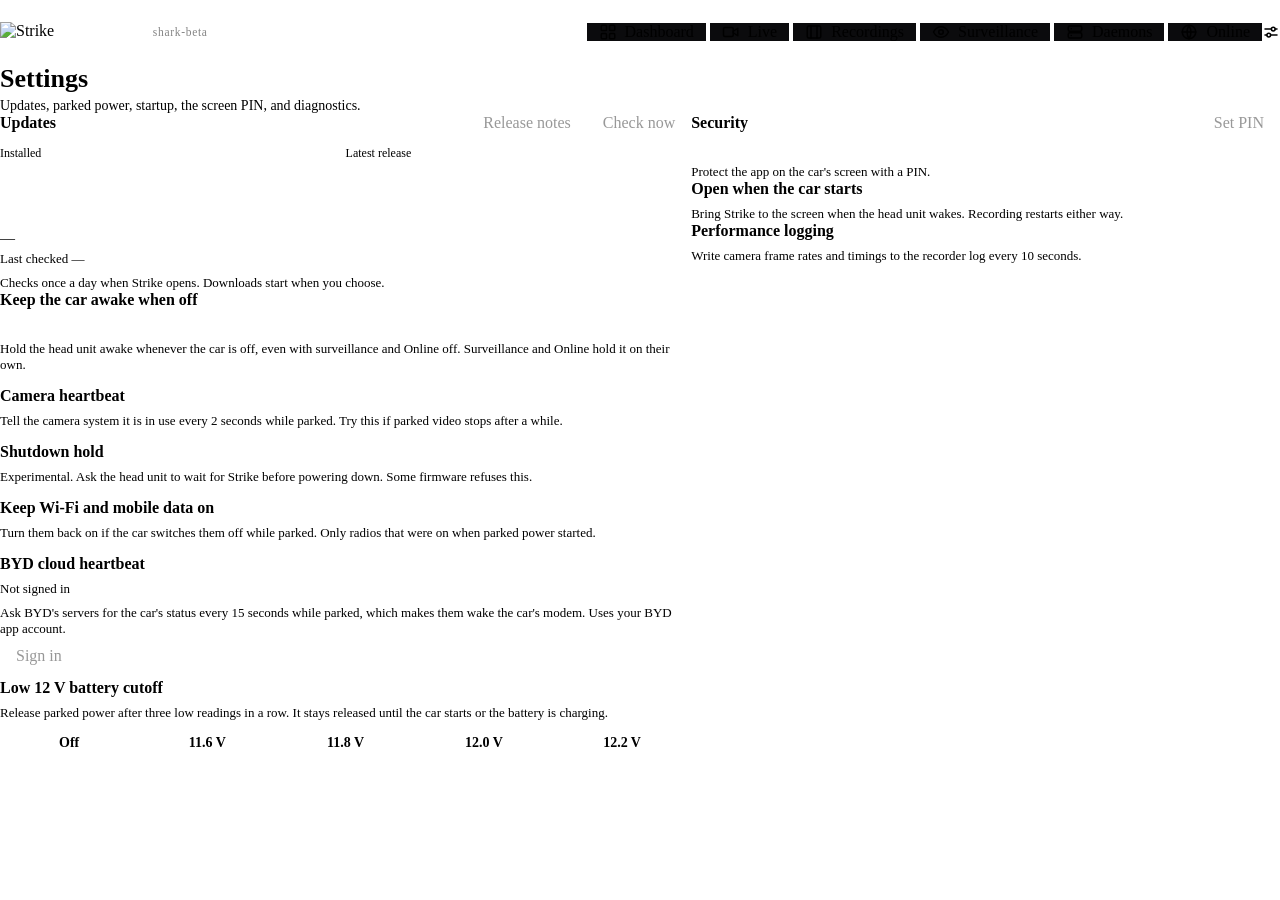
==== commit 798a9466: "keepalive options" ====
--- a/app/src/main/assets/web/settings.html
+++ b/app/src/main/assets/web/settings.html
@@ -45,10 +45,11 @@
     <main class="page">
         <div class="hero">
             <h1 class="hero__title">Settings</h1>
-            <p class="hero__sub">Updates, startup, the screen PIN, and diagnostics.</p>
+            <p class="hero__sub">Updates, parked power, startup, the screen PIN, and diagnostics.</p>
         </div>
         <div class="columns">
-            <section class="card columns__wide" id="updates">
+            <div class="columns__wide">
+            <section class="card" id="updates">
                 <div class="card__actions">
                     <h2 class="card__name">Updates</h2>
                     <span class="card__tools">
@@ -77,6 +78,73 @@
                 </div>
                 <p class="note">Checks once a day when Strike opens. Downloads start when you choose.</p>
             </section>
+            <section class="card" id="powerCard">
+                <div class="card__actions">
+                    <div class="card__lead">
+                        <h2 class="card__name" id="powerKeepAwakeLabel">Keep the car awake when off</h2>
+                        <p class="card__sub" id="powerState"><span class="sk sk--line"></span></p>
+                        <p class="note">Hold the head unit awake whenever the car is off, even with surveillance and Online off. Surveillance and Online hold it on their own.</p>
+                    </div>
+                    <span class="card__tools">
+                        <button class="switch" id="powerKeepAwake" type="button" aria-pressed="false" aria-labelledby="powerKeepAwakeLabel" disabled><span class="switch__knob"></span></button>
+                    </span>
+                </div>
+                <div class="card__actions">
+                    <div class="card__lead">
+                        <h3 class="card__name" id="powerCameraLabel">Camera heartbeat</h3>
+                        <p class="note">Tell the camera system it is in use every 2 seconds while parked. Try this if parked video stops after a while.</p>
+                    </div>
+                    <span class="card__tools">
+                        <button class="switch" id="powerCamera" type="button" aria-pressed="false" aria-labelledby="powerCameraLabel" disabled><span class="switch__knob"></span></button>
+                    </span>
+                </div>
+                <div class="card__actions">
+                    <div class="card__lead">
+                        <h3 class="card__name" id="powerShutdownLabel">Shutdown hold</h3>
+                        <p class="note">Experimental. Ask the head unit to wait for Strike before powering down. Some firmware refuses this.</p>
+                    </div>
+                    <span class="card__tools">
+                        <button class="switch" id="powerShutdown" type="button" aria-pressed="false" aria-labelledby="powerShutdownLabel" disabled><span class="switch__knob"></span></button>
+                    </span>
+                </div>
+                <div class="card__actions">
+                    <div class="card__lead">
+                        <h3 class="card__name" id="powerNetworkLabel">Keep Wi-Fi and mobile data on</h3>
+                        <p class="note">Turn them back on if the car switches them off while parked. Only radios that were on when parked power started.</p>
+                    </div>
+                    <span class="card__tools">
+                        <button class="switch" id="powerNetwork" type="button" aria-pressed="false" aria-labelledby="powerNetworkLabel" disabled><span class="switch__knob"></span></button>
+                    </span>
+                </div>
+                <div class="card__actions">
+                    <div class="card__lead">
+                        <h3 class="card__name" id="powerCloudLabel">BYD cloud heartbeat</h3>
+                        <p class="card__sub" id="cloudState">Not signed in</p>
+                        <p class="note">Ask BYD's servers for the car's status every 15 seconds while parked, which makes them wake the car's modem. Uses your BYD app account.</p>
+                    </div>
+                    <span class="card__tools">
+                        <button class="switch" id="powerCloud" type="button" aria-pressed="false" aria-labelledby="powerCloudLabel" disabled><span class="switch__knob"></span></button>
+                    </span>
+                </div>
+                <div class="power__account">
+                    <button class="btn" id="cloudOpen" type="button" disabled>Sign in</button>
+                    <button class="btn" id="cloudSignOut" type="button" hidden>Sign out</button>
+                </div>
+                <div class="card__actions">
+                    <div class="card__lead">
+                        <h3 class="card__name" id="powerCutoffLabel">Low 12 V battery cutoff</h3>
+                        <p class="note">Release parked power after three low readings in a row. It stays released until the car starts or the battery is charging.</p>
+                    </div>
+                </div>
+                <div class="seg seg--fill" id="powerCutoff" role="group" aria-labelledby="powerCutoffLabel">
+                    <button class="seg__btn" type="button" data-value="off" aria-pressed="false" disabled>Off</button>
+                    <button class="seg__btn" type="button" data-value="11.6" aria-pressed="false" disabled>11.6 V</button>
+                    <button class="seg__btn" type="button" data-value="11.8" aria-pressed="false" disabled>11.8 V</button>
+                    <button class="seg__btn" type="button" data-value="12.0" aria-pressed="false" disabled>12.0 V</button>
+                    <button class="seg__btn" type="button" data-value="12.2" aria-pressed="false" disabled>12.2 V</button>
+                </div>
+            </section>
+            </div>
             <div class="columns__narrow">
                 <section class="card" id="securityCard">
                     <div class="card__actions">
@@ -127,6 +195,33 @@
         </section>
     </div>
 
+    <div class="modal" id="cloud" hidden>
+        <section class="modal__panel modal__panel--narrow" role="dialog" aria-modal="true" aria-labelledby="cloudTitle">
+            <div class="modal__head">
+                <h2 class="modal__title" id="cloudTitle">BYD account</h2>
+                <button class="btn" id="cloudClose" type="button">Close</button>
+            </div>
+            <div class="modal__body">
+                <div class="row row--control">
+                    <label class="row__label" for="cloudEmail">Email</label>
+                    <input class="input" id="cloudEmail" type="email" maxlength="254" autocomplete="off" autocapitalize="none" spellcheck="false">
+                </div>
+                <div class="row row--control">
+                    <label class="row__label" for="cloudPassword">Password</label>
+                    <input class="input" id="cloudPassword" type="password" maxlength="128" autocomplete="new-password" spellcheck="false">
+                </div>
+                <div class="row row--control">
+                    <label class="row__label" for="cloudCountry">Country</label>
+                    <select class="input" id="cloudCountry"></select>
+                </div>
+                <p class="note">Strike signs in the way the BYD app does and keeps the password on the head unit. It only asks for the car's status and never sends commands.</p>
+            </div>
+            <div class="modal__foot">
+                <button class="btn btn--primary" id="cloudSignIn" type="button">Sign in</button>
+            </div>
+        </section>
+    </div>
+
     <div class="modal" id="security" hidden>
         <div class="modal__panel modal__panel--narrow">
             <div class="modal__head">
@@ -150,5 +245,6 @@
     <script src="js/release-notes.js"></script>
     <script src="js/updates.js"></script>
     <script src="js/diagnostics.js"></script>
+    <script src="js/power.js"></script>
 </body>
 </html>
--- a/app/src/main/assets/web/css/strike.css
+++ b/app/src/main/assets/web/css/strike.css
@@ -447,8 +447,17 @@
     margin-left: var(--gap);
 }
 
-.columns__narrow > .card + .card {
+.columns__narrow > .card + .card,
+.columns__wide > .card + .card {
     margin-top: var(--gap);
+}
+
+.power__account {
+    margin: -4px 0 14px;
+}
+
+.power__account > .btn + .btn {
+    margin-left: var(--gap);
 }
 
 .card__title {
